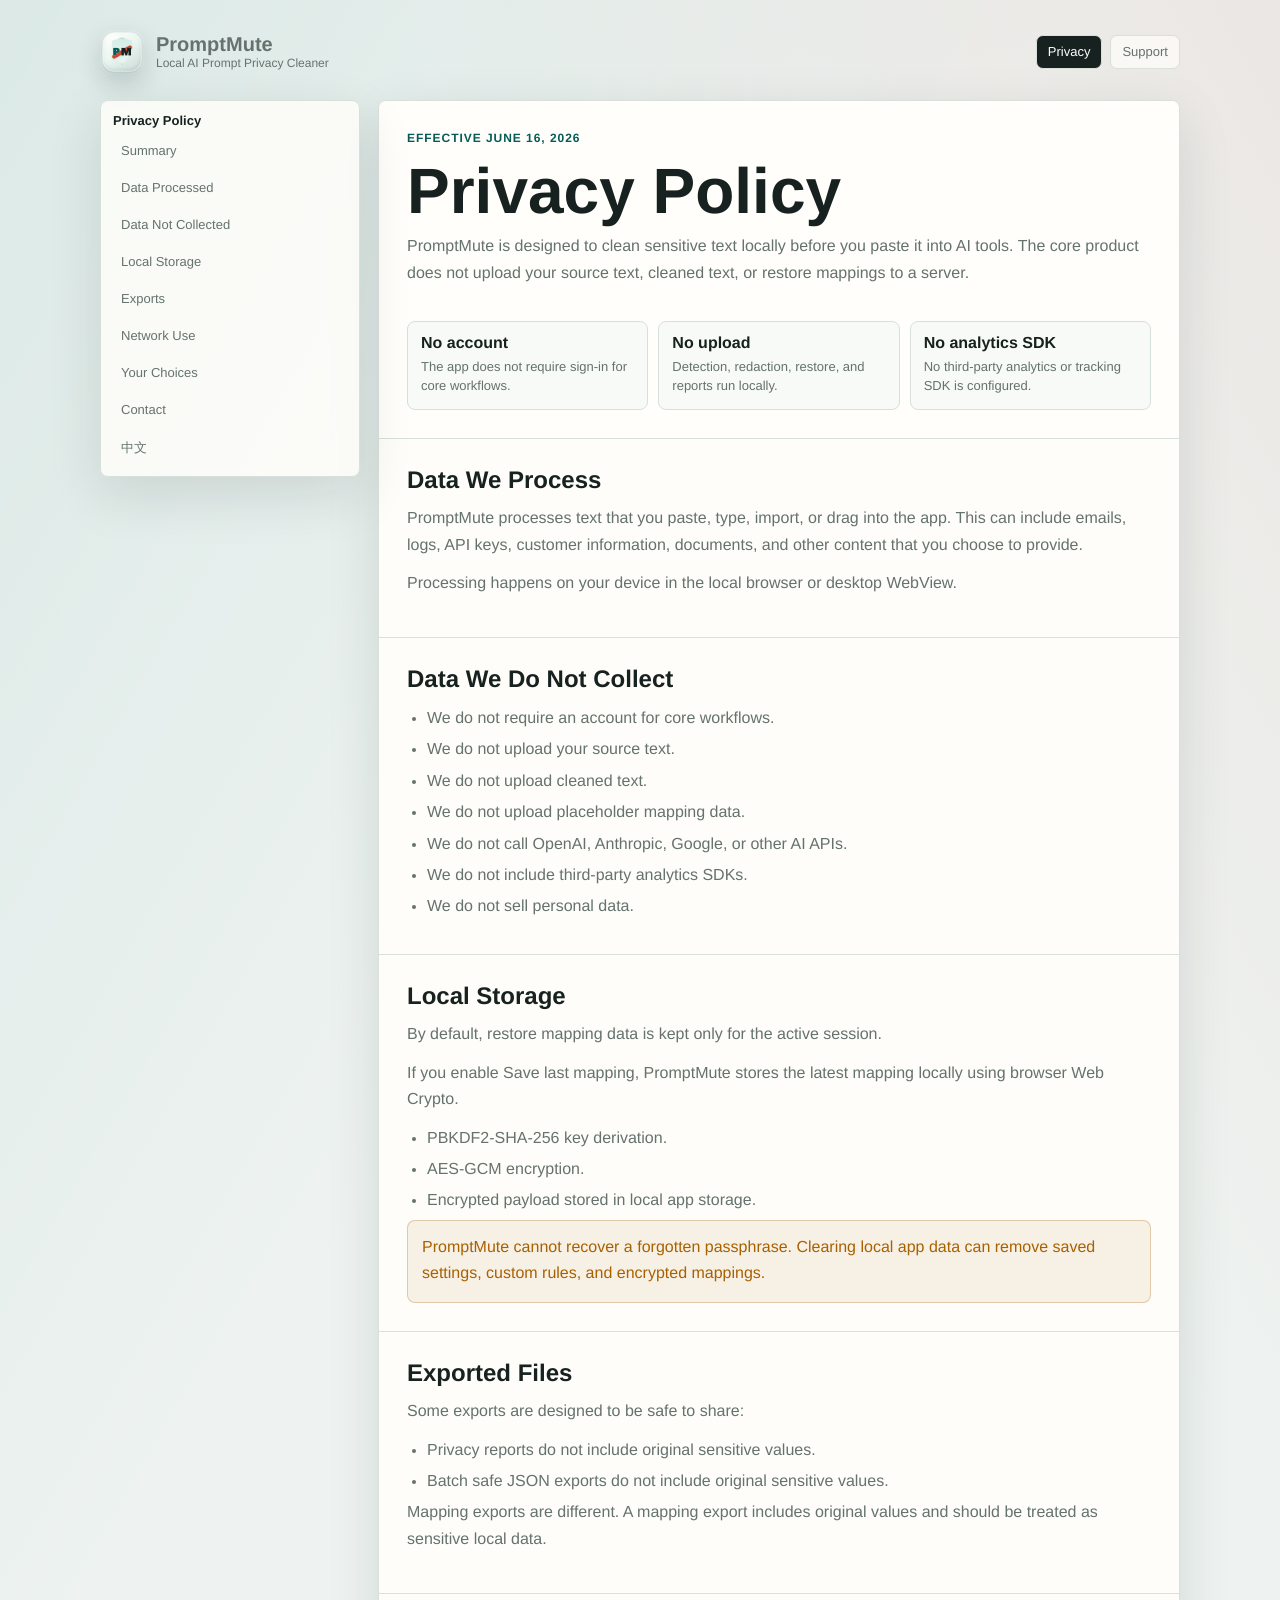
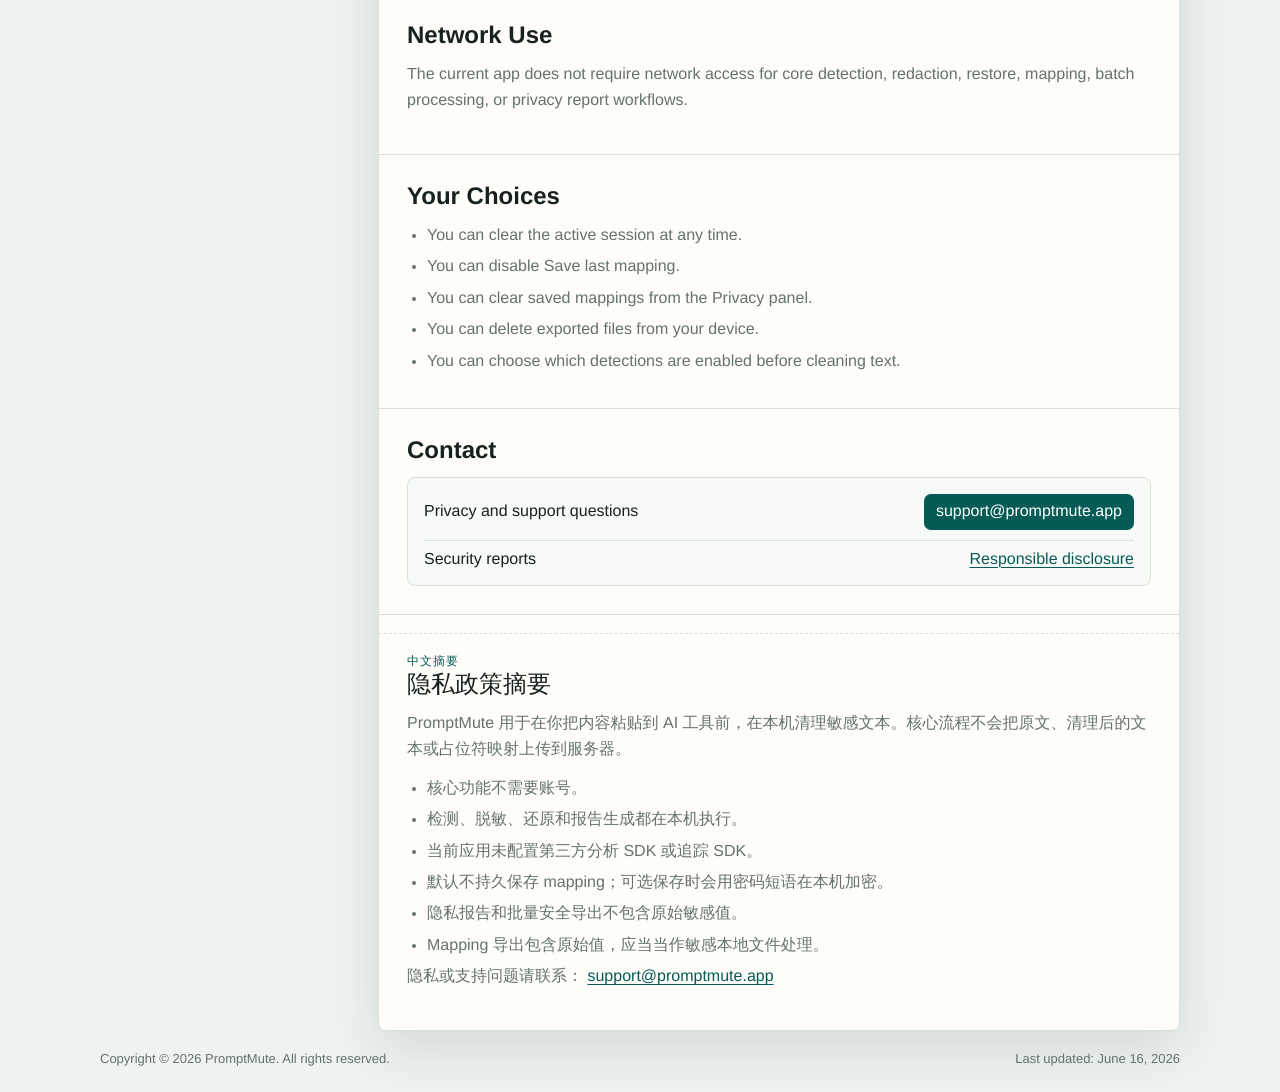
==== privacy.html @ fb3eebb7 "Deploy PromptMute public pages" ====
<!doctype html>
<html lang="en">
  <head>
    <meta charset="utf-8" />
    <meta name="viewport" content="width=device-width, initial-scale=1" />
    <meta
      name="description"
      content="PromptMute privacy policy: local processing, no account, no analytics, no upload, and optional encrypted local mapping storage."
    />
    <title>Privacy Policy | PromptMute</title>
    <link rel="stylesheet" href="./styles.css" />
  </head>
  <body>
    <div class="site-shell">
      <header class="site-header">
        <a class="brand" href="./support.html">
          <img src="./assets/promptmute-icon.png" alt="PromptMute icon" />
          <span>
            <strong>PromptMute</strong>
            <span>Local AI Prompt Privacy Cleaner</span>
          </span>
        </a>
        <nav class="site-nav" aria-label="Main navigation">
          <a class="active" href="./privacy.html">Privacy</a>
          <a href="./support.html">Support</a>
        </nav>
      </header>

      <main class="site-main legal-layout">
        <aside class="toc" aria-label="Privacy sections">
          <strong>Privacy Policy</strong>
          <a href="#summary">Summary</a>
          <a href="#processed-data">Data Processed</a>
          <a href="#not-collected">Data Not Collected</a>
          <a href="#local-storage">Local Storage</a>
          <a href="#exports">Exports</a>
          <a href="#network">Network Use</a>
          <a href="#choices">Your Choices</a>
          <a href="#contact">Contact</a>
          <a href="#zh">中文</a>
        </aside>

        <article class="doc">
          <section class="doc-hero" id="summary">
            <p class="eyebrow">Effective June 16, 2026</p>
            <h1>Privacy Policy</h1>
            <p>
              PromptMute is designed to clean sensitive text locally before you
              paste it into AI tools. The core product does not upload your
              source text, cleaned text, or restore mappings to a server.
            </p>
            <div class="summary-grid">
              <div class="summary-card">
                <strong>No account</strong>
                <span>The app does not require sign-in for core workflows.</span>
              </div>
              <div class="summary-card">
                <strong>No upload</strong>
                <span>Detection, redaction, restore, and reports run locally.</span>
              </div>
              <div class="summary-card">
                <strong>No analytics SDK</strong>
                <span>No third-party analytics or tracking SDK is configured.</span>
              </div>
            </div>
          </section>

          <section class="doc-section" id="processed-data">
            <h2>Data We Process</h2>
            <p>
              PromptMute processes text that you paste, type, import, or drag
              into the app. This can include emails, logs, API keys, customer
              information, documents, and other content that you choose to
              provide.
            </p>
            <p>
              Processing happens on your device in the local browser or desktop
              WebView.
            </p>
          </section>

          <section class="doc-section" id="not-collected">
            <h2>Data We Do Not Collect</h2>
            <ul>
              <li>We do not require an account for core workflows.</li>
              <li>We do not upload your source text.</li>
              <li>We do not upload cleaned text.</li>
              <li>We do not upload placeholder mapping data.</li>
              <li>We do not call OpenAI, Anthropic, Google, or other AI APIs.</li>
              <li>We do not include third-party analytics SDKs.</li>
              <li>We do not sell personal data.</li>
            </ul>
          </section>

          <section class="doc-section" id="local-storage">
            <h2>Local Storage</h2>
            <p>
              By default, restore mapping data is kept only for the active
              session.
            </p>
            <p>
              If you enable Save last mapping, PromptMute stores the latest
              mapping locally using browser Web Crypto.
            </p>
            <ul>
              <li>PBKDF2-SHA-256 key derivation.</li>
              <li>AES-GCM encryption.</li>
              <li>Encrypted payload stored in local app storage.</li>
            </ul>
            <div class="notice warning">
              <p>
                PromptMute cannot recover a forgotten passphrase. Clearing local
                app data can remove saved settings, custom rules, and encrypted
                mappings.
              </p>
            </div>
          </section>

          <section class="doc-section" id="exports">
            <h2>Exported Files</h2>
            <p>Some exports are designed to be safe to share:</p>
            <ul>
              <li>Privacy reports do not include original sensitive values.</li>
              <li>Batch safe JSON exports do not include original sensitive values.</li>
            </ul>
            <p>
              Mapping exports are different. A mapping export includes original
              values and should be treated as sensitive local data.
            </p>
          </section>

          <section class="doc-section" id="network">
            <h2>Network Use</h2>
            <p>
              The current app does not require network access for core
              detection, redaction, restore, mapping, batch processing, or
              privacy report workflows.
            </p>
          </section>

          <section class="doc-section" id="choices">
            <h2>Your Choices</h2>
            <ul>
              <li>You can clear the active session at any time.</li>
              <li>You can disable Save last mapping.</li>
              <li>You can clear saved mappings from the Privacy panel.</li>
              <li>You can delete exported files from your device.</li>
              <li>You can choose which detections are enabled before cleaning text.</li>
            </ul>
          </section>

          <section class="doc-section" id="contact">
            <h2>Contact</h2>
            <div class="contact-box">
              <div class="contact-row">
                <span>Privacy and support questions</span>
                <a class="button-link" href="mailto:support@promptmute.app">
                  support@promptmute.app
                </a>
              </div>
              <div class="contact-row">
                <span>Security reports</span>
                <a href="./support.html#security">Responsible disclosure</a>
              </div>
            </div>
          </section>

          <section class="doc-section zh" id="zh" lang="zh-CN">
            <p class="eyebrow">中文摘要</p>
            <h2>隐私政策摘要</h2>
            <p>
              PromptMute 用于在你把内容粘贴到 AI 工具前，在本机清理敏感文本。核心流程不会把原文、清理后的文本或占位符映射上传到服务器。
            </p>
            <ul>
              <li>核心功能不需要账号。</li>
              <li>检测、脱敏、还原和报告生成都在本机执行。</li>
              <li>当前应用未配置第三方分析 SDK 或追踪 SDK。</li>
              <li>默认不持久保存 mapping；可选保存时会用密码短语在本机加密。</li>
              <li>隐私报告和批量安全导出不包含原始敏感值。</li>
              <li>Mapping 导出包含原始值，应当当作敏感本地文件处理。</li>
            </ul>
            <p>
              隐私或支持问题请联系：
              <a href="mailto:support@promptmute.app">support@promptmute.app</a>
            </p>
          </section>
        </article>
      </main>

      <footer class="site-footer">
        <span>Copyright © 2026 PromptMute. All rights reserved.</span>
        <span>Last updated: June 16, 2026</span>
      </footer>
    </div>
  </body>
</html>
---- styles.css ----
:root {
  color-scheme: light;
  --bg: #eef3f1;
  --paper: #fffefa;
  --paper-soft: #f7faf6;
  --ink: #17211f;
  --muted: #65726d;
  --line: #d7e0da;
  --teal: #075b56;
  --green: #2f7d4f;
  --red: #c44834;
  --amber: #a86100;
  --shadow: 0 18px 54px rgba(18, 31, 28, 0.12);
  --radius: 8px;
  font-family: "Avenir Next", "IBM Plex Sans", "Segoe UI", sans-serif;
  font-synthesis: none;
  text-rendering: geometricPrecision;
  -webkit-font-smoothing: antialiased;
}

* {
  box-sizing: border-box;
}

html {
  scroll-behavior: smooth;
}

body {
  margin: 0;
  background:
    linear-gradient(120deg, rgba(0, 121, 111, 0.08), transparent 38%),
    linear-gradient(240deg, rgba(196, 72, 52, 0.07), transparent 32%),
    var(--bg);
  color: var(--ink);
}

a {
  color: var(--teal);
  text-decoration-thickness: 1px;
  text-underline-offset: 3px;
  overflow-wrap: anywhere;
}

.site-shell {
  min-height: 100vh;
  padding: 22px;
}

.site-header,
.site-main,
.site-footer {
  width: min(1080px, 100%);
  margin: 0 auto;
}

.site-header {
  display: flex;
  align-items: center;
  justify-content: space-between;
  gap: 18px;
  padding: 8px 0 26px;
}

.brand {
  display: flex;
  align-items: center;
  gap: 12px;
  color: inherit;
  text-decoration: none;
}

.brand img {
  width: 44px;
  height: 44px;
  border-radius: 13px;
  box-shadow: 0 10px 24px rgba(18, 31, 28, 0.16);
}

.brand strong {
  display: block;
  font-size: 20px;
  line-height: 1.1;
}

.brand span,
.site-nav a,
.muted,
.meta {
  color: var(--muted);
}

.brand span,
.meta {
  font-size: 12px;
}

.site-nav {
  display: flex;
  flex-wrap: wrap;
  justify-content: flex-end;
  gap: 8px;
}

.site-nav a {
  min-height: 34px;
  border: 1px solid var(--line);
  border-radius: 7px;
  background: rgba(255, 254, 250, 0.72);
  padding: 8px 11px;
  font-size: 13px;
  text-decoration: none;
}

.site-nav a.active {
  background: var(--ink);
  color: #fff;
}

.legal-layout {
  display: grid;
  grid-template-columns: 260px minmax(0, 1fr);
  gap: 18px;
  align-items: start;
  min-width: 0;
}

.toc {
  position: sticky;
  top: 22px;
  display: grid;
  gap: 8px;
  border: 1px solid var(--line);
  border-radius: var(--radius);
  background: rgba(255, 254, 250, 0.82);
  box-shadow: var(--shadow);
  padding: 12px;
  min-width: 0;
}

.toc strong {
  font-size: 13px;
}

.toc a {
  border-radius: 6px;
  color: var(--muted);
  font-size: 13px;
  padding: 7px 8px;
  text-decoration: none;
}

.toc a:hover {
  background: var(--paper-soft);
  color: var(--ink);
}

.doc {
  border: 1px solid var(--line);
  border-radius: var(--radius);
  background: rgba(255, 254, 250, 0.94);
  box-shadow: var(--shadow);
  overflow: hidden;
  min-width: 0;
}

.doc-hero {
  display: grid;
  gap: 12px;
  border-bottom: 1px solid var(--line);
  background: var(--paper);
  padding: 28px;
}

.eyebrow {
  margin: 0;
  color: var(--teal);
  font-size: 12px;
  font-weight: 900;
  letter-spacing: 0.08em;
  text-transform: uppercase;
}

h1,
h2,
h3,
p {
  letter-spacing: 0;
}

h1 {
  max-width: 760px;
  margin: 0;
  font-size: clamp(34px, 5vw, 64px);
  line-height: 0.96;
}

h2 {
  margin: 0 0 12px;
  font-size: 24px;
  line-height: 1.15;
}

h3 {
  margin: 18px 0 8px;
  font-size: 17px;
}

p {
  margin: 0 0 12px;
  color: var(--muted);
  line-height: 1.65;
  overflow-wrap: anywhere;
}

.summary-grid,
.support-grid {
  display: grid;
  grid-template-columns: repeat(3, minmax(0, 1fr));
  gap: 10px;
  margin-top: 10px;
}

.summary-card,
.support-card {
  border: 1px solid var(--line);
  border-radius: var(--radius);
  background: var(--paper-soft);
  padding: 13px;
  min-width: 0;
}

.page-card {
  color: inherit;
  text-decoration: none;
}

.page-card:hover {
  border-color: rgba(7, 91, 86, 0.38);
}

.summary-card strong,
.support-card strong {
  display: block;
  margin-bottom: 5px;
}

.summary-card span,
.support-card span {
  color: var(--muted);
  font-size: 13px;
  line-height: 1.45;
}

.doc-section {
  padding: 28px;
  border-bottom: 1px solid var(--line);
}

.doc-section:last-child {
  border-bottom: 0;
}

ul,
ol {
  margin: 0;
  padding-left: 20px;
}

li {
  color: var(--muted);
  line-height: 1.65;
  margin: 5px 0;
}

.notice {
  border: 1px solid rgba(47, 125, 79, 0.24);
  border-radius: var(--radius);
  background: rgba(47, 125, 79, 0.08);
  color: var(--green);
  padding: 14px;
}

.notice p {
  color: var(--green);
  margin: 0;
}

.warning {
  border-color: rgba(168, 97, 0, 0.28);
  background: rgba(168, 97, 0, 0.08);
  color: var(--amber);
}

.warning p {
  color: var(--amber);
}

.contact-box {
  display: grid;
  gap: 10px;
  border: 1px solid var(--line);
  border-radius: var(--radius);
  background: var(--paper-soft);
  padding: 16px;
  min-width: 0;
}

.contact-row {
  display: flex;
  flex-wrap: wrap;
  align-items: center;
  justify-content: space-between;
  gap: 10px;
  border-top: 1px solid var(--line);
  padding-top: 10px;
  min-width: 0;
}

.contact-row:first-child {
  border-top: 0;
  padding-top: 0;
}

.button-link {
  display: inline-flex;
  min-height: 36px;
  align-items: center;
  justify-content: center;
  border-radius: 7px;
  background: var(--teal);
  color: white;
  padding: 8px 12px;
  text-decoration: none;
  max-width: 100%;
  overflow-wrap: anywhere;
}

.site-footer {
  display: flex;
  flex-wrap: wrap;
  justify-content: space-between;
  gap: 12px;
  color: var(--muted);
  padding: 20px 0 4px;
  font-size: 13px;
}

.zh {
  border-top: 1px dashed var(--line);
  margin-top: 18px;
  padding-top: 18px;
}

@media (max-width: 860px) {
  .site-shell {
    padding: 14px;
  }

  .site-header {
    align-items: flex-start;
    flex-direction: column;
  }

  .site-nav {
    justify-content: flex-start;
  }

  .legal-layout {
    grid-template-columns: minmax(0, 1fr);
  }

  .toc {
    position: static;
  }

  .summary-grid,
  .support-grid {
    grid-template-columns: 1fr;
  }

  .doc-hero,
  .doc-section {
    padding: 20px;
  }
}
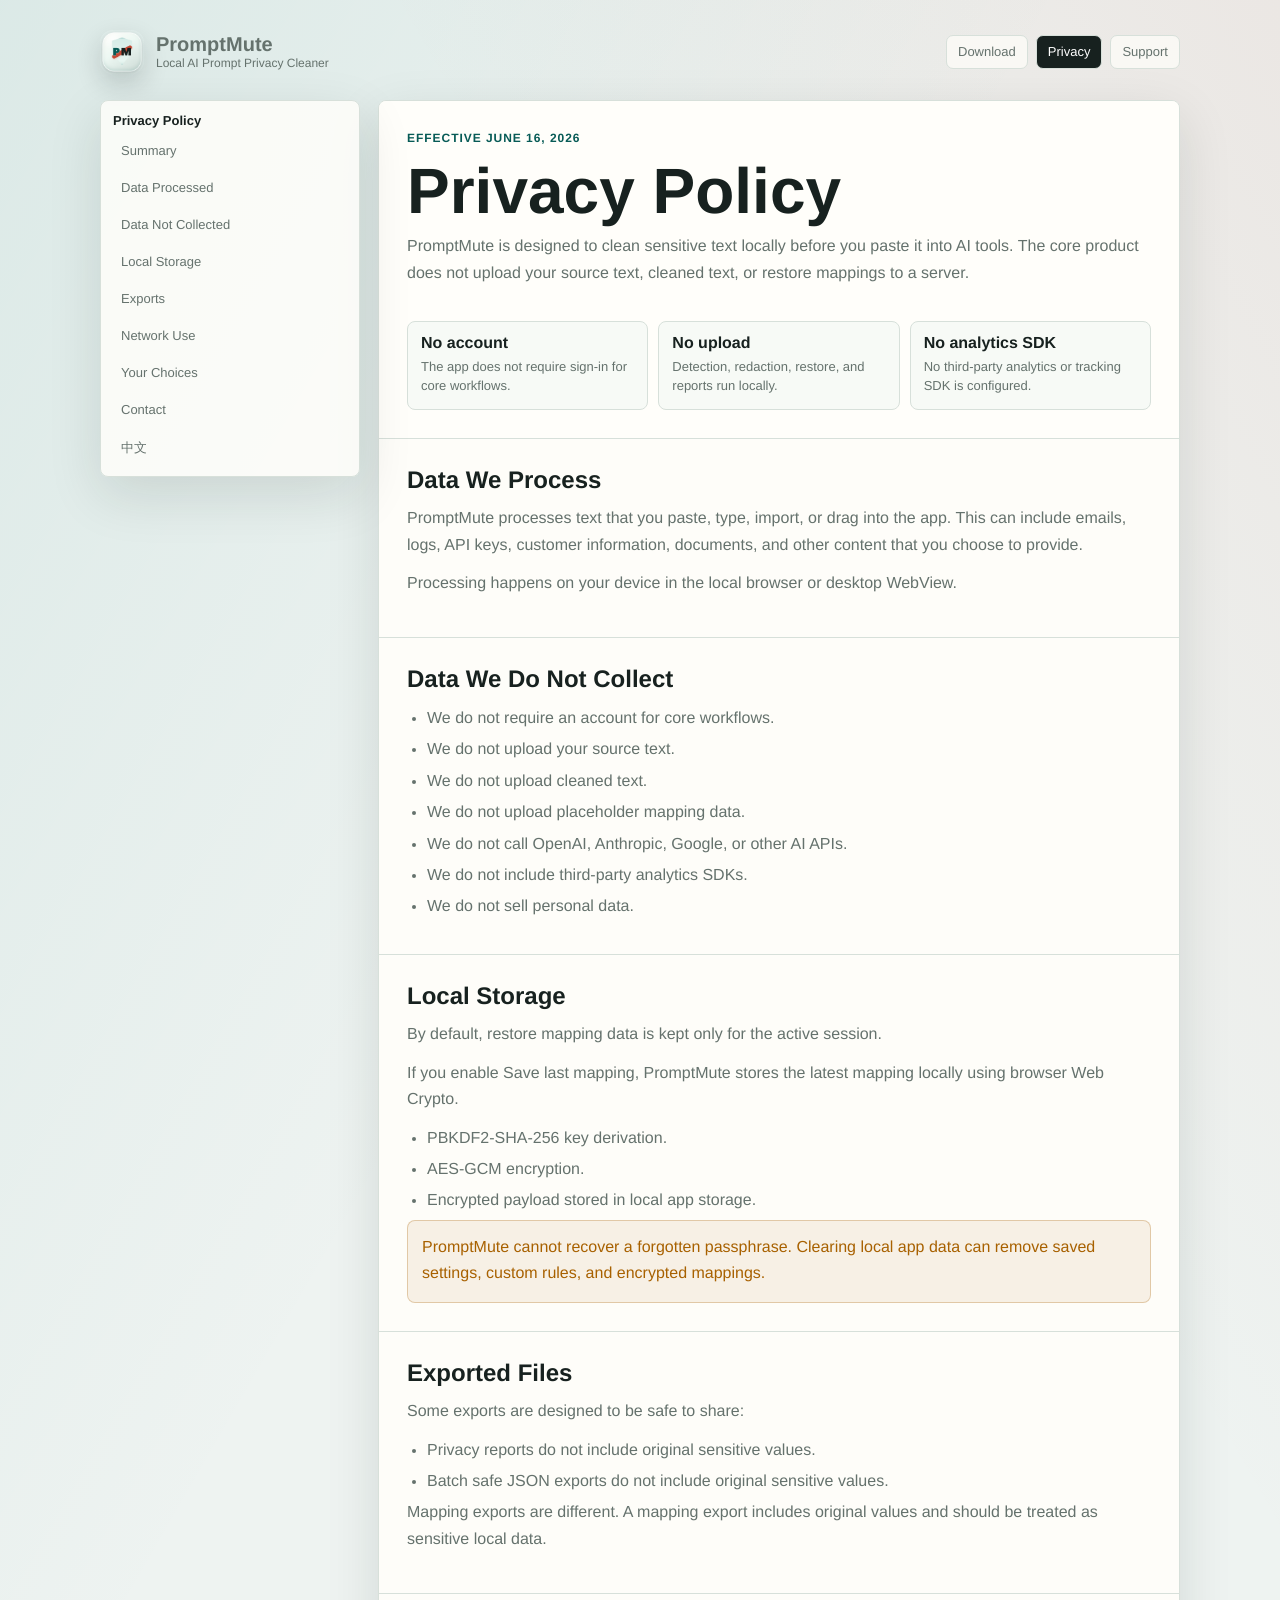
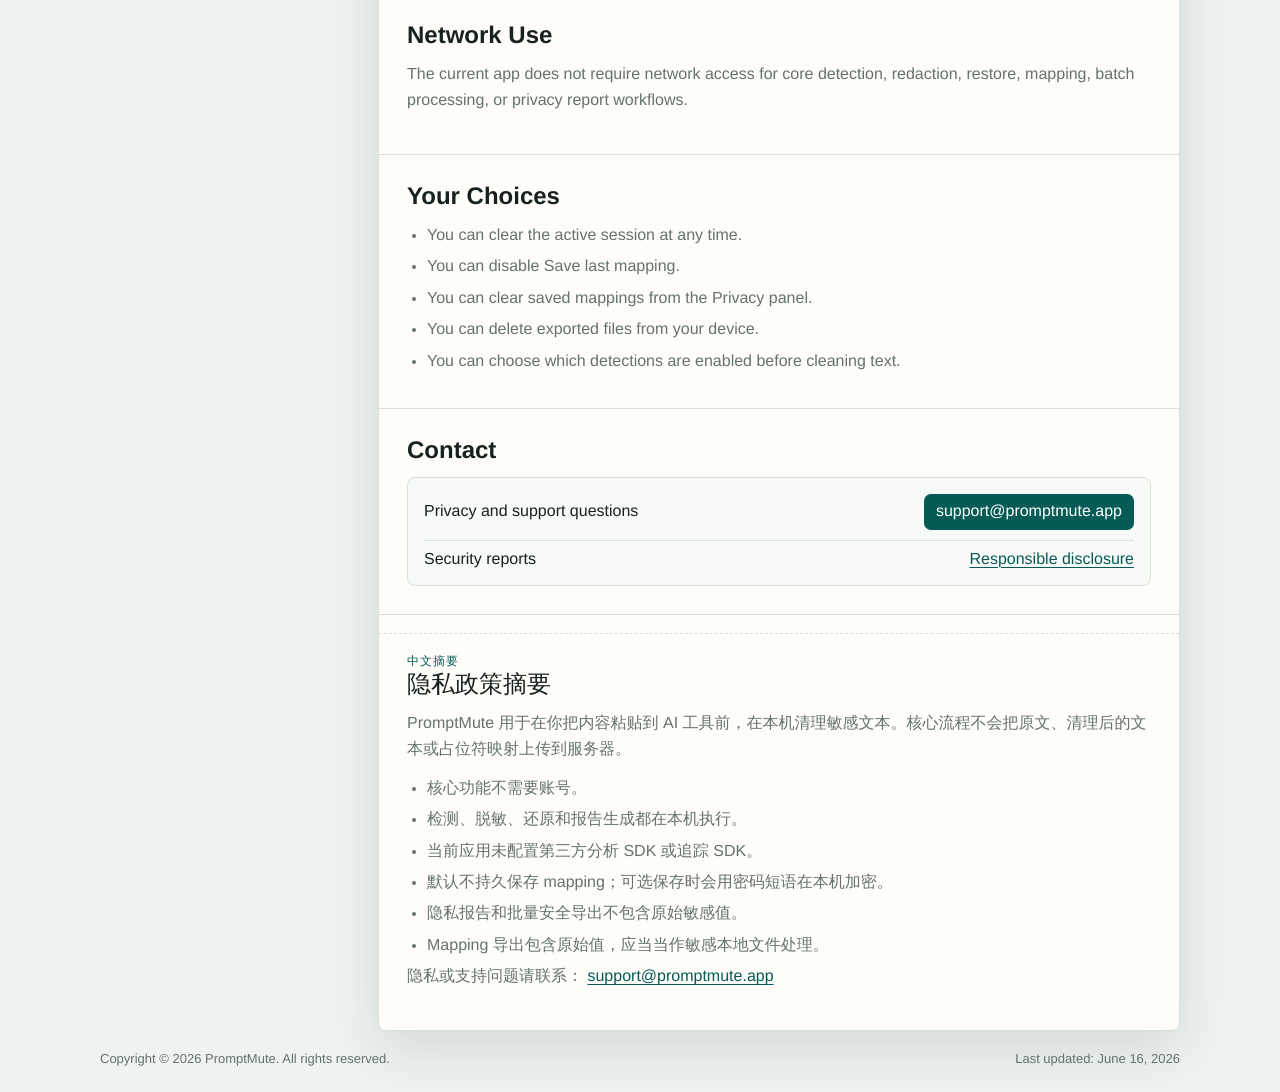
==== commit d189976d: "Publish PromptMute macOS MVP download" ====
--- a/privacy.html
+++ b/privacy.html
@@ -21,6 +21,7 @@
           </span>
         </a>
         <nav class="site-nav" aria-label="Main navigation">
+          <a href="./downloads/PromptMute_0.1.0_universal.dmg">Download</a>
           <a class="active" href="./privacy.html">Privacy</a>
           <a href="./support.html">Support</a>
         </nav>
--- a/styles.css
+++ b/styles.css
@@ -221,6 +221,28 @@
   margin-top: 10px;
 }
 
+.download-panel {
+  display: flex;
+  flex-wrap: wrap;
+  align-items: center;
+  justify-content: space-between;
+  gap: 12px;
+  border: 1px solid rgba(7, 91, 86, 0.24);
+  border-radius: var(--radius);
+  background: rgba(7, 91, 86, 0.07);
+  padding: 14px;
+}
+
+.download-panel div {
+  display: grid;
+  gap: 4px;
+}
+
+.download-panel span {
+  color: var(--muted);
+  font-size: 13px;
+}
+
 .summary-card,
 .support-card {
   border: 1px solid var(--line);
@@ -336,6 +358,29 @@
   overflow-wrap: anywhere;
 }
 
+.checksum-box {
+  display: grid;
+  gap: 6px;
+  border: 1px solid var(--line);
+  border-radius: var(--radius);
+  background: var(--paper-soft);
+  margin-top: 14px;
+  padding: 12px;
+}
+
+.checksum-box span {
+  color: var(--muted);
+  font-size: 12px;
+  font-weight: 800;
+  text-transform: uppercase;
+}
+
+.checksum-box code {
+  color: var(--ink);
+  font-size: 12px;
+  overflow-wrap: anywhere;
+}
+
 .site-footer {
   display: flex;
   flex-wrap: wrap;
